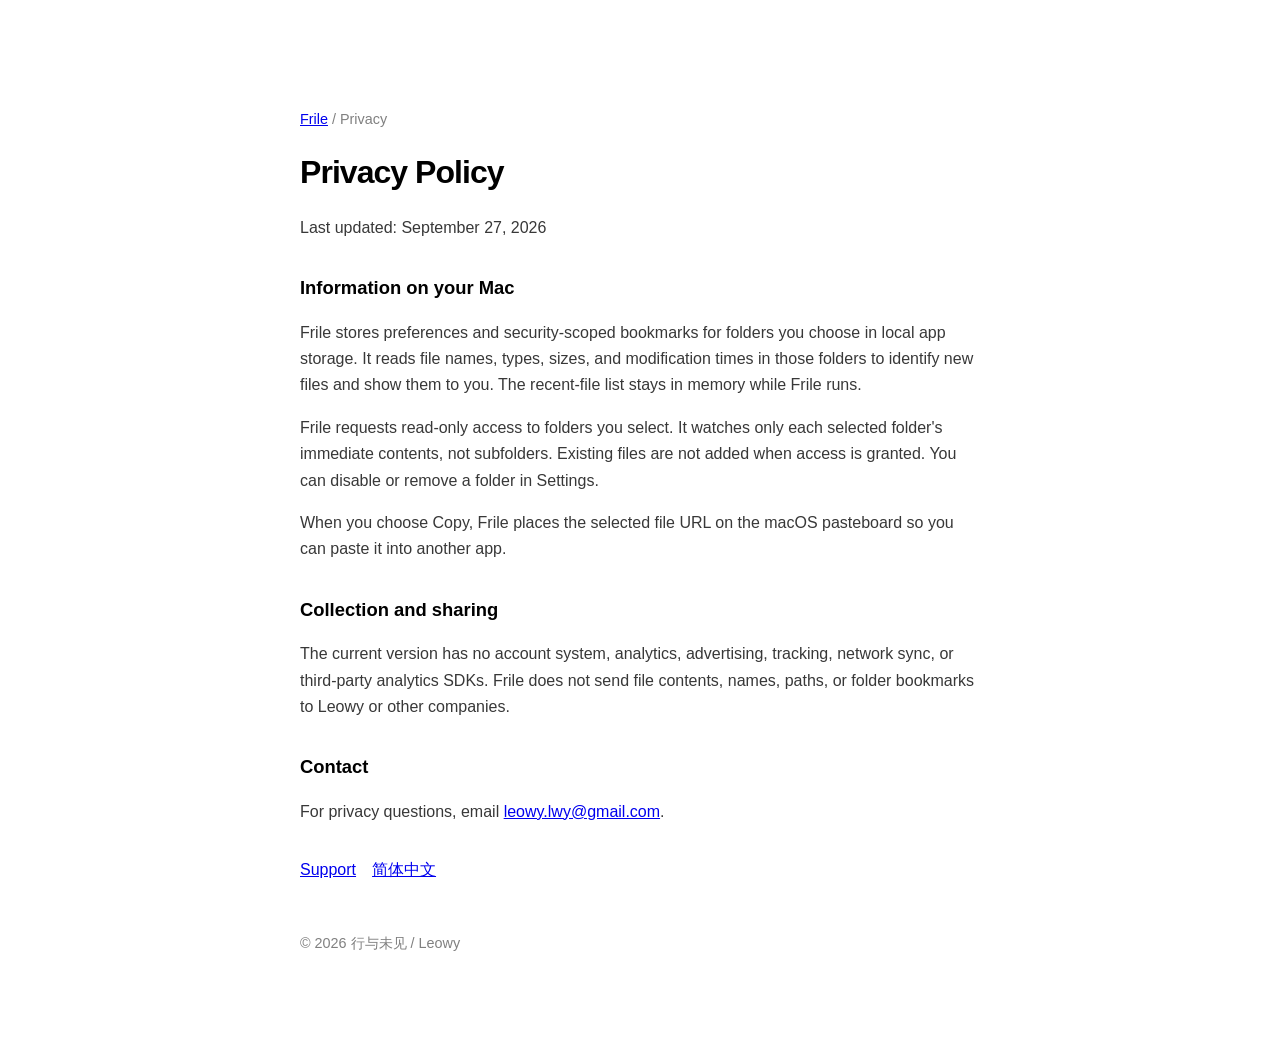
==== privacy/index.html @ ce42bb94 "Publish Frile privacy and support site" ====
<!doctype html>
<html lang="en"><head><meta charset="utf-8"><meta name="viewport" content="width=device-width, initial-scale=1"><title>Privacy Policy — Frile</title><link rel="stylesheet" href="/assets/site.css"></head>
<body><main><p class="eyebrow"><a href="/">Frile</a> / Privacy</p><h1>Privacy Policy</h1><p>Last updated: September 27, 2026</p>
<h2>Information on your Mac</h2><p>Frile stores preferences and security-scoped bookmarks for folders you choose in local app storage. It reads file names, types, sizes, and modification times in those folders to identify new files and show them to you. The recent-file list stays in memory while Frile runs.</p><p>Frile requests read-only access to folders you select. It watches only each selected folder's immediate contents, not subfolders. Existing files are not added when access is granted. You can disable or remove a folder in Settings.</p><p>When you choose Copy, Frile places the selected file URL on the macOS pasteboard so you can paste it into another app.</p>
<h2>Collection and sharing</h2><p>The current version has no account system, analytics, advertising, tracking, network sync, or third-party analytics SDKs. Frile does not send file contents, names, paths, or folder bookmarks to Leowy or other companies.</p>
<h2>Contact</h2><p>For privacy questions, email <a href="mailto:leowy.lwy@gmail.com">leowy.lwy@gmail.com</a>.</p><nav><a href="/support/">Support</a><a href="/zh/privacy/">简体中文</a></nav><footer>© 2026 行与未见 / Leowy</footer></main></body></html>
---- assets/site.css ----
:root { color-scheme: light dark; font: 16px/1.65 -apple-system, BlinkMacSystemFont, "Segoe UI", sans-serif; }
* { box-sizing: border-box; }
body { margin: 0; color: CanvasText; background: Canvas; }
main { width: min(680px, calc(100% - 40px)); margin: 12vh auto; }
h1 { font-size: 2rem; letter-spacing: -.03em; margin: 0 0 .35rem; }
h2 { margin: 2rem 0 .35rem; font-size: 1.15rem; }
p, li { color: color-mix(in srgb, CanvasText 78%, Canvas); }
a { color: LinkText; }
nav { display: flex; gap: 1rem; margin-top: 2rem; }
.eyebrow { color: GrayText; font-size: .9rem; }
footer { margin-top: 3rem; color: GrayText; font-size: .9rem; }
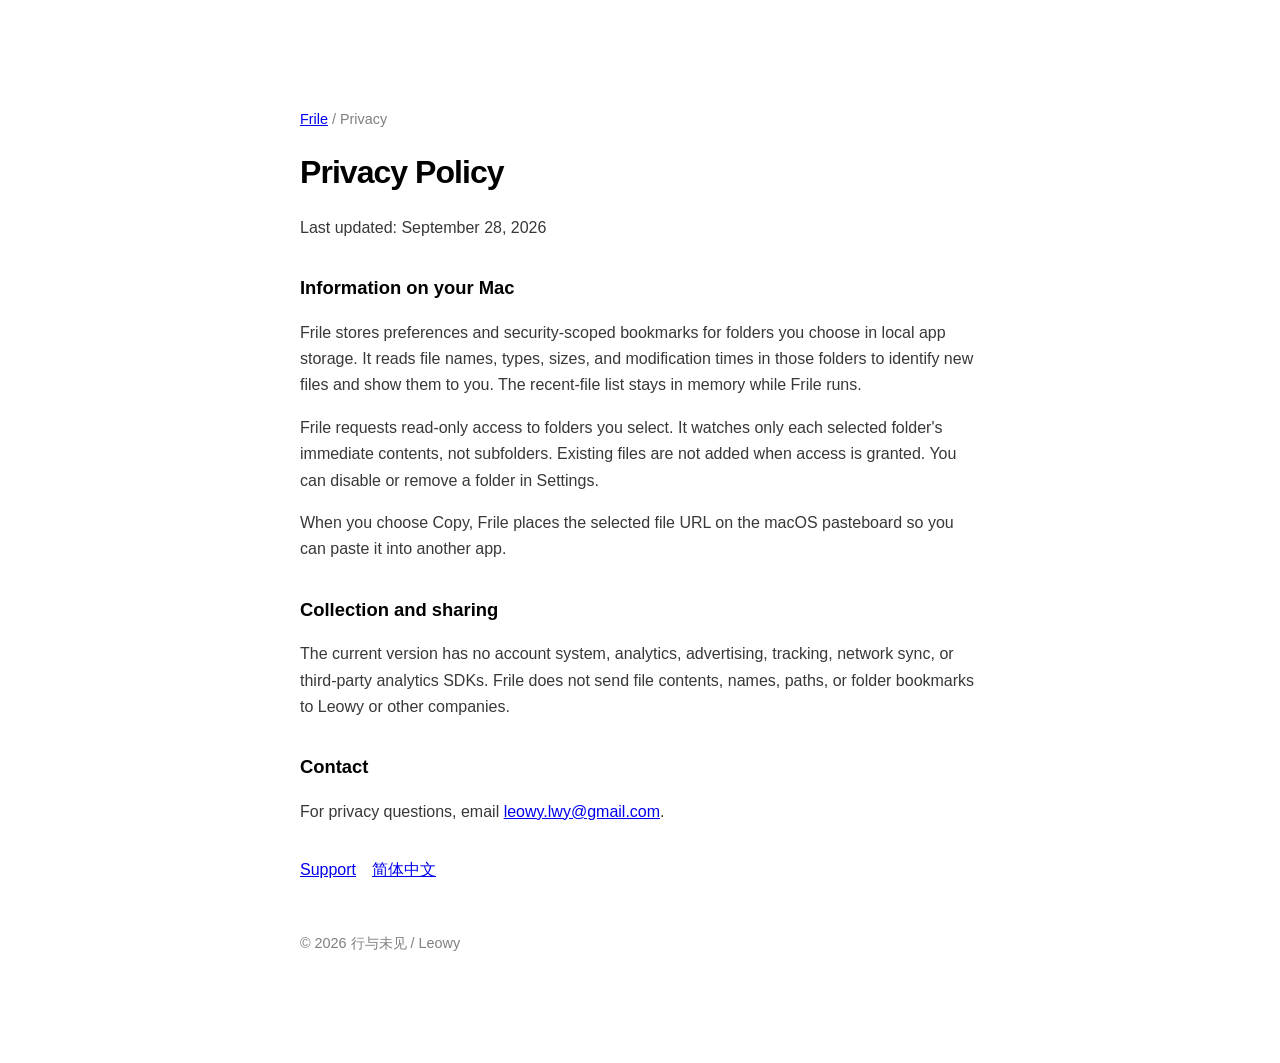
==== commit e63059ae: "Refresh privacy policy publication date and security headers" ====
--- a/privacy/index.html
+++ b/privacy/index.html
@@ -1,6 +1,6 @@
 <!doctype html>
 <html lang="en"><head><meta charset="utf-8"><meta name="viewport" content="width=device-width, initial-scale=1"><title>Privacy Policy — Frile</title><link rel="stylesheet" href="/assets/site.css"></head>
-<body><main><p class="eyebrow"><a href="/">Frile</a> / Privacy</p><h1>Privacy Policy</h1><p>Last updated: September 27, 2026</p>
+<body><main><p class="eyebrow"><a href="/">Frile</a> / Privacy</p><h1>Privacy Policy</h1><p>Last updated: September 28, 2026</p>
 <h2>Information on your Mac</h2><p>Frile stores preferences and security-scoped bookmarks for folders you choose in local app storage. It reads file names, types, sizes, and modification times in those folders to identify new files and show them to you. The recent-file list stays in memory while Frile runs.</p><p>Frile requests read-only access to folders you select. It watches only each selected folder's immediate contents, not subfolders. Existing files are not added when access is granted. You can disable or remove a folder in Settings.</p><p>When you choose Copy, Frile places the selected file URL on the macOS pasteboard so you can paste it into another app.</p>
 <h2>Collection and sharing</h2><p>The current version has no account system, analytics, advertising, tracking, network sync, or third-party analytics SDKs. Frile does not send file contents, names, paths, or folder bookmarks to Leowy or other companies.</p>
 <h2>Contact</h2><p>For privacy questions, email <a href="mailto:leowy.lwy@gmail.com">leowy.lwy@gmail.com</a>.</p><nav><a href="/support/">Support</a><a href="/zh/privacy/">简体中文</a></nav><footer>© 2026 行与未见 / Leowy</footer></main></body></html>
